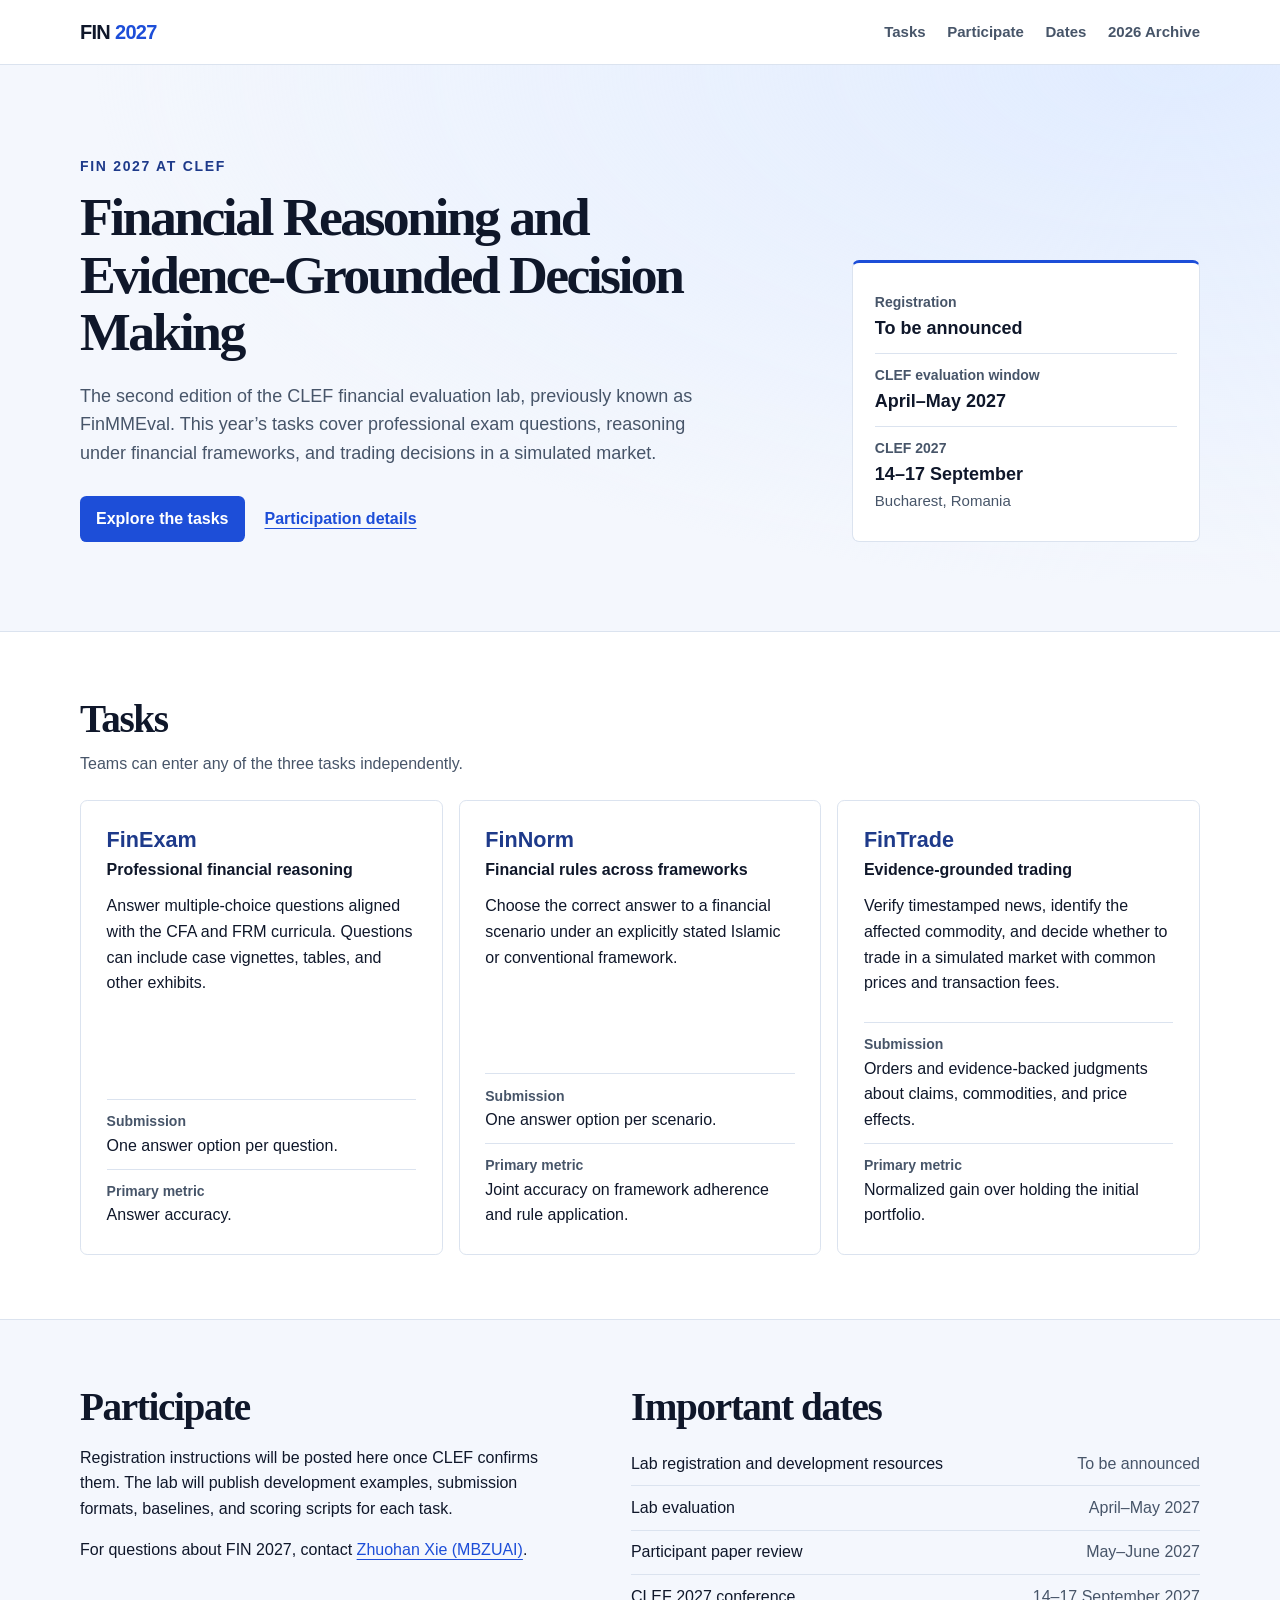
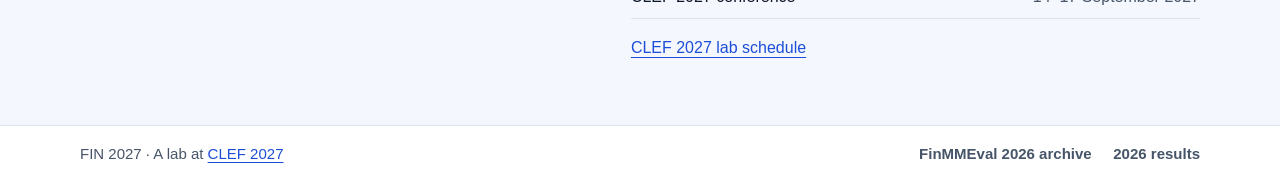
==== docs/2027/index.html @ f0caeb0f "feat: add the FIN 2027 lab website" ====
<!doctype html>
<html lang="en">
<head>
  <meta charset="utf-8">
  <meta name="viewport" content="width=device-width, initial-scale=1">
  <title>FIN 2027 · CLEF Financial Evaluation Lab</title>
  <meta name="description" content="The second edition of the CLEF financial evaluation lab. Explore FinExam, FinNorm, and FinTrade and find participation updates.">
  <link rel="icon" href="../images/favicon.png">
  <link rel="stylesheet" href="site.css">
</head>
<body>
  <a class="skip-link" href="#main">Skip to content</a>
  <header class="site-header" id="top">
    <div class="shell header-inner">
      <a class="wordmark" href="./" aria-current="page">FIN <span>2027</span></a>
      <nav aria-label="Main navigation">
        <a href="#tasks">Tasks</a>
        <a href="#participate">Participate</a>
        <a href="#dates">Dates</a>
        <a href="../">2026 Archive</a>
      </nav>
    </div>
  </header>

  <main id="main">
    <section class="hero" aria-labelledby="page-title">
      <div class="shell hero-grid">
        <div>
          <p class="eyebrow">FIN 2027 at CLEF</p>
          <h1 id="page-title">Financial Reasoning and <span class="compound">Evidence-Grounded</span> Decision Making</h1>
          <p class="lead">The second edition of the CLEF financial evaluation lab, previously known as FinMMEval. This year’s tasks cover professional exam questions, reasoning under financial frameworks, and trading decisions in a simulated market.</p>
          <div class="hero-actions">
            <a class="button" href="#tasks">Explore the tasks</a>
            <a class="text-link" href="#participate">Participation details</a>
          </div>
        </div>

        <dl class="campaign">
          <div>
            <dt>Registration</dt>
            <dd>To be announced</dd>
          </div>
          <div>
            <dt>CLEF evaluation window</dt>
            <dd>April–May 2027</dd>
          </div>
          <div>
            <dt>CLEF 2027</dt>
            <dd>14–17 September</dd>
            <dd class="location">Bucharest, Romania</dd>
          </div>
        </dl>
      </div>
    </section>

    <section class="shell section" id="tasks" aria-labelledby="tasks-heading">
      <h2 id="tasks-heading">Tasks</h2>
      <p class="section-intro">Teams can enter any of the three tasks independently.</p>
      <div class="task-grid">
        <article class="task">
          <h3>FinExam</h3>
          <p class="task-name">Professional financial reasoning</p>
          <p>Answer multiple-choice questions aligned with the CFA and FRM curricula. Questions can include case vignettes, tables, and other exhibits.</p>
          <dl>
            <div><dt>Submission</dt><dd>One answer option per question.</dd></div>
            <div><dt>Primary metric</dt><dd>Answer accuracy.</dd></div>
          </dl>
        </article>

        <article class="task">
          <h3>FinNorm</h3>
          <p class="task-name">Financial rules across frameworks</p>
          <p>Choose the correct answer to a financial scenario under an explicitly stated Islamic or conventional framework.</p>
          <dl>
            <div><dt>Submission</dt><dd>One answer option per scenario.</dd></div>
            <div><dt>Primary metric</dt><dd>Joint accuracy on framework adherence and rule application.</dd></div>
          </dl>
        </article>

        <article class="task">
          <h3>FinTrade</h3>
          <p class="task-name">Evidence-grounded trading</p>
          <p>Verify timestamped news, identify the affected commodity, and decide whether to trade in a simulated market with common prices and transaction fees.</p>
          <dl>
            <div><dt>Submission</dt><dd>Orders and evidence-backed judgments about claims, commodities, and price effects.</dd></div>
            <div><dt>Primary metric</dt><dd>Normalized gain over holding the initial portfolio.</dd></div>
          </dl>
        </article>
      </div>
    </section>

    <div class="details-band">
      <div class="shell details-grid">
        <section class="section" id="participate" aria-labelledby="participate-heading">
          <h2 id="participate-heading">Participate</h2>
          <p>Registration instructions will be posted here once CLEF confirms them. The lab will publish development examples, submission formats, baselines, and scoring scripts for each task.</p>
          <p>For questions about FIN 2027, contact <a href="mailto:zhuohan.xie@mbzuai.ac.ae">Zhuohan Xie (MBZUAI)</a>.</p>
        </section>

        <section class="section" id="dates" aria-labelledby="dates-heading">
          <h2 id="dates-heading">Important dates</h2>
          <dl class="timeline">
            <div><dt>Lab registration and development resources</dt><dd>To be announced</dd></div>
            <div><dt>Lab evaluation</dt><dd>April–May 2027</dd></div>
            <div><dt>Participant paper review</dt><dd>May–June 2027</dd></div>
            <div><dt>CLEF 2027 conference</dt><dd>14–17 September 2027</dd></div>
          </dl>
          <a href="https://clef2027.clef-initiative.eu/calls/labs/">CLEF 2027 lab schedule</a>
        </section>
      </div>
    </div>
  </main>

  <footer>
    <div class="shell footer-inner">
      <p>FIN 2027 · A lab at <a href="https://clef2027.clef-initiative.eu/">CLEF 2027</a></p>
      <nav aria-label="Previous edition">
        <a href="../">FinMMEval 2026 archive</a>
        <a href="../results.html">2026 results</a>
      </nav>
    </div>
  </footer>
</body>
</html>
---- docs/2027/site.css ----
:root {
  color-scheme: light;
  --ink: #0f172a;
  --muted: #475569;
  --blue: #1d4ed8;
  --blue-dark: #1e3a8a;
  --line: #dbe3ef;
  --wash: #f4f7fd;
  --paper: #fff;
  background: var(--paper);
  color: var(--ink);
  font: 100%/1.6 -apple-system, BlinkMacSystemFont, "Segoe UI", sans-serif;
}

* { box-sizing: border-box; }
body { margin: 0; }
h1, h2, h3, p, dl, dd { margin: 0; }
a { color: var(--blue); text-underline-offset: .22em; }
a:hover { color: var(--blue-dark); }
a:focus-visible { outline: 3px solid var(--blue); outline-offset: 4px; }
section[id] { scroll-margin-top: 1rem; }

.shell {
  width: min(100% - 3rem, 70rem);
  margin-inline: auto;
}

.skip-link {
  position: absolute;
  inset: .75rem auto auto .75rem;
  z-index: 1;
  padding: .5rem 1rem;
  background: var(--paper);
  transform: translateY(-150%);
}

.skip-link:focus { transform: translateY(0); }
.site-header { border-bottom: 1px solid var(--line); }
.header-inner, .footer-inner {
  display: flex;
  flex-wrap: wrap;
  justify-content: space-between;
  gap: .75rem 1.75rem;
  align-items: center;
  padding-block: 1rem;
}

.wordmark {
  color: var(--ink);
  font-size: 1.25rem;
  font-weight: 800;
  letter-spacing: -.035em;
  text-decoration: none;
}

.wordmark span { color: var(--blue); }
nav { display: flex; flex-wrap: wrap; gap: .4rem 1.35rem; }
nav a {
  color: var(--muted);
  font-size: .9375rem;
  font-weight: 600;
  text-decoration: none;
}

nav a:hover { color: var(--blue); text-decoration: underline; }
.hero {
  border-bottom: 1px solid var(--line);
  background: radial-gradient(ellipse at 92% 0, #e1ecff, transparent 65%), var(--wash);
}

.hero-grid {
  display: grid;
  grid-template-columns: minmax(0, 2fr) minmax(14rem, 1fr);
  gap: clamp(2rem, 6vw, 5.75rem);
  align-items: end;
  padding-block: clamp(3rem, 7vw, 6rem);
}

.eyebrow {
  color: var(--blue-dark);
  font-size: .875rem;
  font-weight: 800;
  letter-spacing: .12em;
  text-transform: uppercase;
}

h1, h2 {
  font-family: Georgia, "Times New Roman", serif;
  font-weight: 700;
}

h1 {
  margin-top: .75rem;
  font-size: clamp(2.05rem, 4.2vw, 3.65rem);
  line-height: 1.07;
  letter-spacing: -.048em;
  text-wrap: balance;
}

h2 { font-size: clamp(1.75rem, 3.8vw, 2.45rem); line-height: 1.15; letter-spacing: -.035em; }
.lead { margin-top: 1.25rem; max-width: 41rem; color: var(--muted); font-size: 1.125rem; }
.hero-actions { display: flex; flex-wrap: wrap; gap: .75rem 1.25rem; align-items: center; margin-top: 1.75rem; }
.button, .text-link { font-weight: 700; }
.button {
  border-radius: .4rem;
  background: var(--blue);
  color: var(--paper);
  padding: .625rem 1rem;
  text-decoration: none;
}

.button:hover { background: var(--blue-dark); color: var(--paper); }
.campaign {
  padding: 1.1rem 1.35rem;
  border: 1px solid var(--line);
  border-top: 3px solid var(--blue);
  border-radius: .45rem;
  background: var(--paper);
}

.campaign div { padding-block: .65rem; }
.campaign div + div { border-top: 1px solid var(--line); }
.campaign dt, .task dt { color: var(--muted); font-size: .875rem; font-weight: 650; }
.campaign dd { font-size: 1.125rem; font-weight: 750; }
.campaign .location { color: var(--muted); font-size: .9375rem; font-weight: 500; }

.section { padding-block: clamp(2.25rem, 5vw, 4.25rem); }
.section-intro { margin-top: .6rem; color: var(--muted); }
.task-grid {
  display: grid;
  grid-template-columns: repeat(3, minmax(0, 1fr));
  gap: 1rem;
  margin-top: 1.5rem;
}

.task {
  display: flex;
  flex-direction: column;
  padding: clamp(1.15rem, 2.5vw, 1.6rem);
  border: 1px solid var(--line);
  border-radius: .45rem;
}

.task h3 { color: var(--blue-dark); font-size: 1.35rem; line-height: 1.2; }
.task p { margin-top: .65rem; }
.task p.task-name { margin-top: .28rem; font-weight: 700; }
.task dl { margin-top: auto; padding-top: 1rem; }
.task dl div { padding-top: .65rem; margin-top: .65rem; border-top: 1px solid var(--line); }

.details-band { background: var(--wash); border-block: 1px solid var(--line); }
.details-grid { display: grid; grid-template-columns: minmax(0, 1fr) minmax(0, 1.15fr); gap: 3.5rem; }
.details-grid section > p { margin-top: 1rem; }
.timeline { margin-block: .85rem 1rem; }
.timeline div {
  display: grid;
  grid-template-columns: minmax(0, 1fr) minmax(8rem, auto);
  gap: .75rem;
  padding-block: .55rem;
  border-bottom: 1px solid var(--line);
}

.timeline dd { color: var(--muted); text-align: right; }
.footer-inner p { color: var(--muted); font-size: .9375rem; }

@media (min-width: 66rem), (min-width: 22rem) and (max-width: 46rem) {
  .compound { white-space: nowrap; }
}

@media (max-width: 58rem) {
  .task-grid { grid-template-columns: 1fr; }
}

@media (max-width: 46rem) {
  .hero-grid, .details-grid { grid-template-columns: 1fr; }
  .campaign { max-width: 26rem; }
  .details-grid { gap: 0; }
  .details-grid section + section { padding-top: 0; }
}

@media (max-width: 29rem) {
  .shell { width: calc(100% - 2rem); }
  .timeline div { grid-template-columns: 1fr; gap: .1rem; }
  .timeline dd { text-align: left; }
}
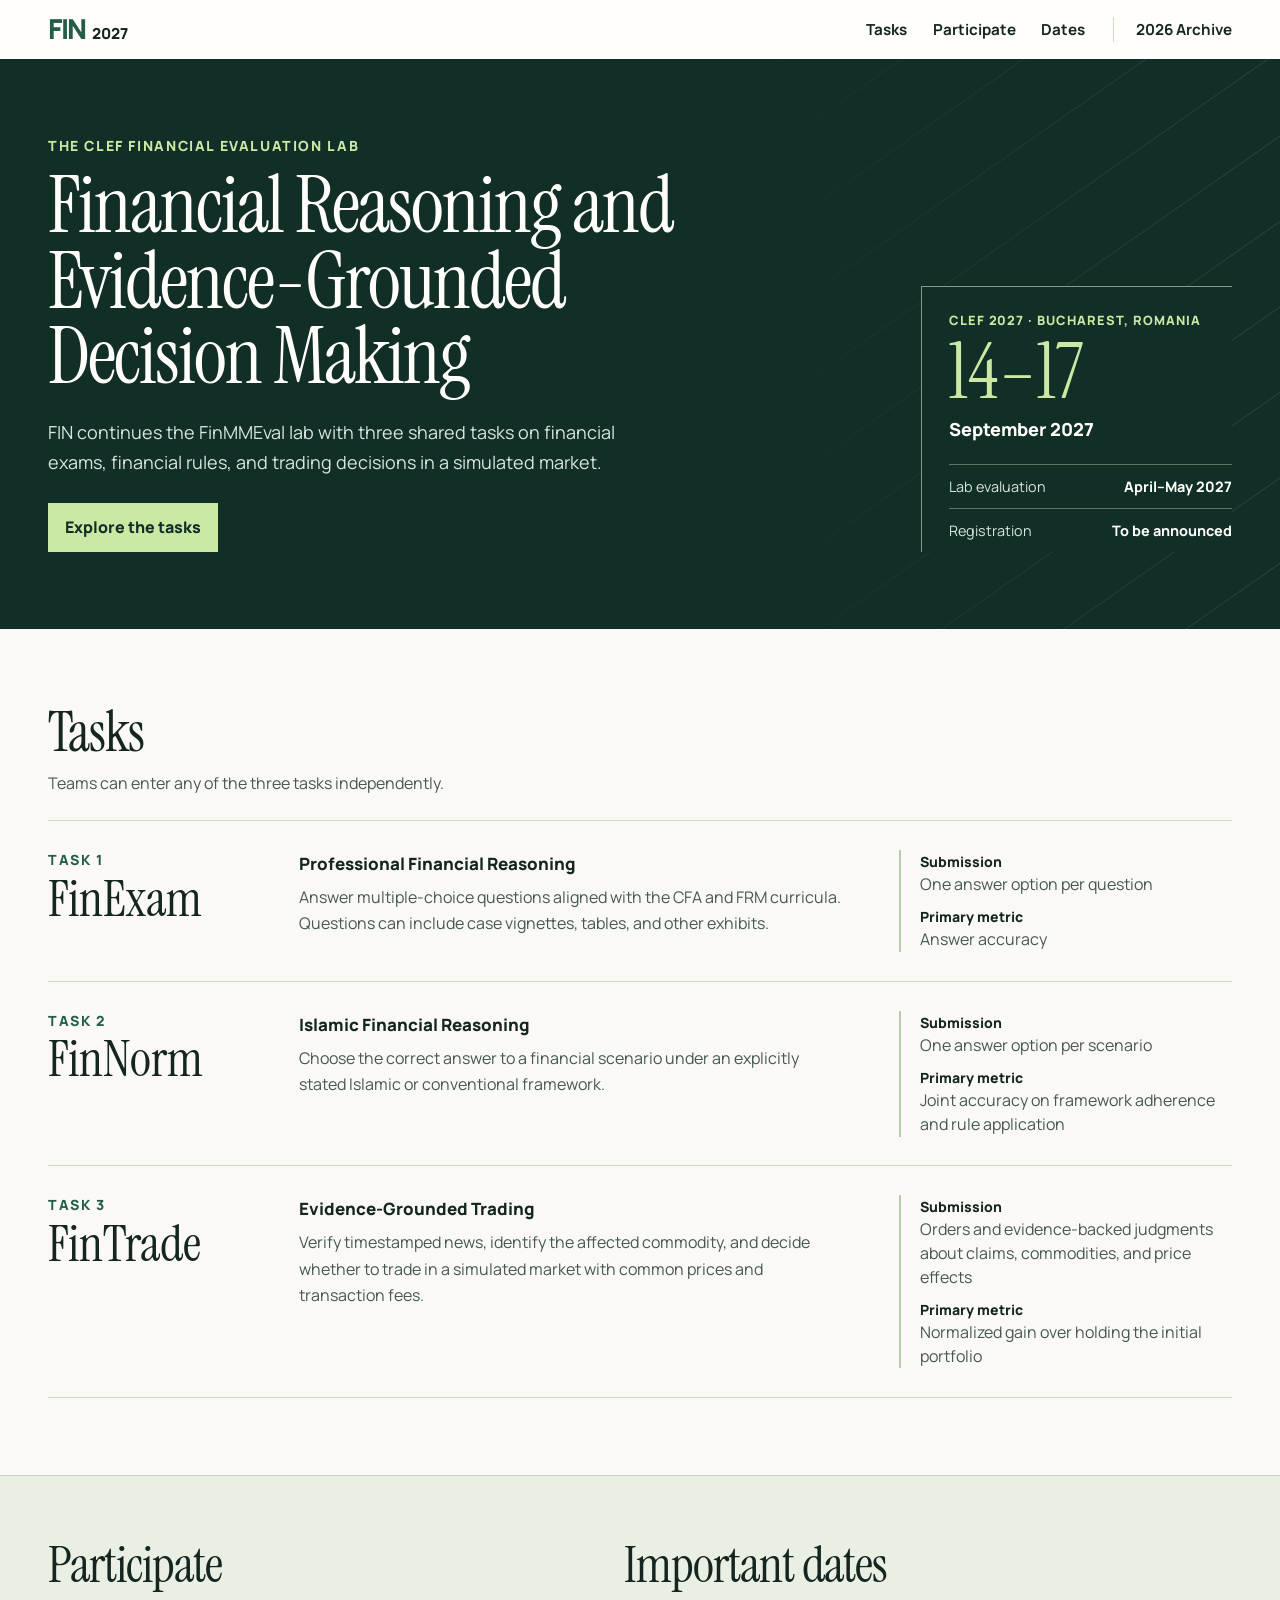
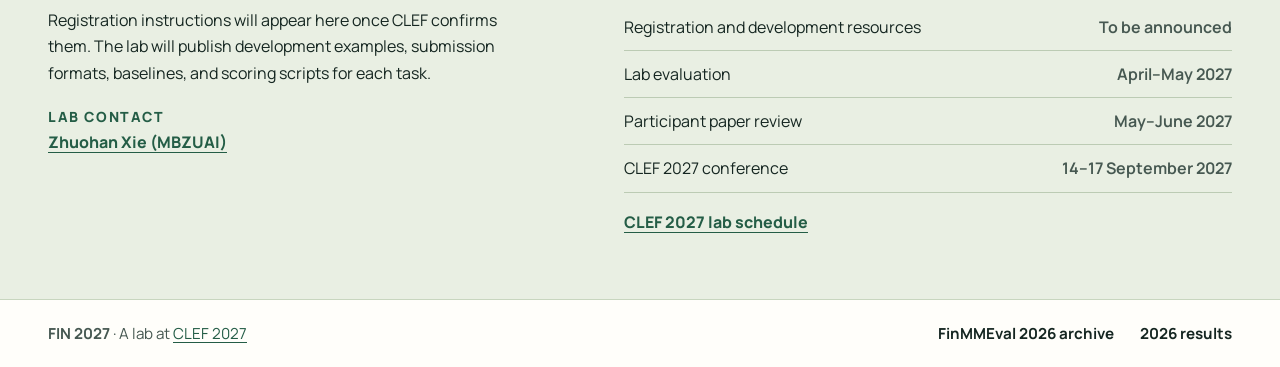
==== commit 9dc47bfe: "style: redesign the FIN 2027 lab website" ====
--- a/docs/2027/index.html
+++ b/docs/2027/index.html
@@ -4,103 +4,114 @@
   <meta charset="utf-8">
   <meta name="viewport" content="width=device-width, initial-scale=1">
   <title>FIN 2027 · CLEF Financial Evaluation Lab</title>
-  <meta name="description" content="The second edition of the CLEF financial evaluation lab. Explore FinExam, FinNorm, and FinTrade and find participation updates.">
+  <meta name="description" content="FIN 2027 is the second edition of the CLEF financial evaluation lab. Find tasks, participation details, and the evaluation schedule.">
   <link rel="icon" href="../images/favicon.png">
+  <link rel="preconnect" href="https://fonts.googleapis.com">
+  <link rel="preconnect" href="https://fonts.gstatic.com" crossorigin>
+  <link href="https://fonts.googleapis.com/css2?family=Instrument+Serif&family=Manrope:wght@400..800&display=swap" rel="stylesheet">
   <link rel="stylesheet" href="site.css">
 </head>
 <body>
   <a class="skip-link" href="#main">Skip to content</a>
-  <header class="site-header" id="top">
-    <div class="shell header-inner">
-      <a class="wordmark" href="./" aria-current="page">FIN <span>2027</span></a>
+
+  <header class="masthead">
+    <div class="shell masthead-inner">
+      <a class="wordmark" href="./" aria-current="page"><span>FIN</span> 2027</a>
       <nav aria-label="Main navigation">
         <a href="#tasks">Tasks</a>
         <a href="#participate">Participate</a>
         <a href="#dates">Dates</a>
-        <a href="../">2026 Archive</a>
+        <a class="archive-link" href="../">2026 Archive</a>
       </nav>
     </div>
   </header>
 
   <main id="main">
     <section class="hero" aria-labelledby="page-title">
-      <div class="shell hero-grid">
-        <div>
-          <p class="eyebrow">FIN 2027 at CLEF</p>
-          <h1 id="page-title">Financial Reasoning and <span class="compound">Evidence-Grounded</span> Decision Making</h1>
-          <p class="lead">The second edition of the CLEF financial evaluation lab, previously known as FinMMEval. This year’s tasks cover professional exam questions, reasoning under financial frameworks, and trading decisions in a simulated market.</p>
-          <div class="hero-actions">
-            <a class="button" href="#tasks">Explore the tasks</a>
-            <a class="text-link" href="#participate">Participation details</a>
-          </div>
+      <div class="shell hero-inner">
+        <div class="hero-copy">
+          <p class="eyebrow">The CLEF financial evaluation lab</p>
+          <h1 id="page-title">Financial Reasoning and <span>Evidence-Grounded</span> Decision Making</h1>
+          <p class="hero-intro">FIN continues the FinMMEval lab with three shared tasks on financial exams, financial rules, and trading decisions in a simulated market.</p>
+          <a class="button" href="#tasks">Explore the tasks</a>
         </div>
 
-        <dl class="campaign">
-          <div>
-            <dt>Registration</dt>
-            <dd>To be announced</dd>
-          </div>
-          <div>
-            <dt>CLEF evaluation window</dt>
-            <dd>April–May 2027</dd>
-          </div>
-          <div>
-            <dt>CLEF 2027</dt>
-            <dd>14–17 September</dd>
-            <dd class="location">Bucharest, Romania</dd>
-          </div>
-        </dl>
+        <aside class="event" aria-label="CLEF 2027 conference and campaign dates">
+          <p class="eyebrow">CLEF 2027 · Bucharest, Romania</p>
+          <p class="event-day">14–17</p>
+          <p class="event-month">September 2027</p>
+          <dl class="event-status">
+            <div><dt>Lab evaluation</dt><dd>April–May 2027</dd></div>
+            <div><dt>Registration</dt><dd>To be announced</dd></div>
+          </dl>
+        </aside>
       </div>
     </section>
 
     <section class="shell section" id="tasks" aria-labelledby="tasks-heading">
-      <h2 id="tasks-heading">Tasks</h2>
-      <p class="section-intro">Teams can enter any of the three tasks independently.</p>
-      <div class="task-grid">
-        <article class="task">
+      <div class="section-heading">
+        <h2 id="tasks-heading">Tasks</h2>
+        <p>Teams can enter any of the three tasks independently.</p>
+      </div>
+
+      <article class="task" id="finexam">
+        <div class="task-label">
+          <p class="eyebrow">Task 1</p>
           <h3>FinExam</h3>
-          <p class="task-name">Professional financial reasoning</p>
+        </div>
+        <div class="task-description">
+          <p class="task-name">Professional Financial Reasoning</p>
           <p>Answer multiple-choice questions aligned with the CFA and FRM curricula. Questions can include case vignettes, tables, and other exhibits.</p>
-          <dl>
-            <div><dt>Submission</dt><dd>One answer option per question.</dd></div>
-            <div><dt>Primary metric</dt><dd>Answer accuracy.</dd></div>
-          </dl>
-        </article>
+        </div>
+        <dl class="task-details">
+          <div><dt>Submission</dt><dd>One answer option per question</dd></div>
+          <div><dt>Primary metric</dt><dd>Answer accuracy</dd></div>
+        </dl>
+      </article>
 
-        <article class="task">
+      <article class="task" id="finnorm">
+        <div class="task-label">
+          <p class="eyebrow">Task 2</p>
           <h3>FinNorm</h3>
-          <p class="task-name">Financial rules across frameworks</p>
+        </div>
+        <div class="task-description">
+          <p class="task-name">Islamic Financial Reasoning</p>
           <p>Choose the correct answer to a financial scenario under an explicitly stated Islamic or conventional framework.</p>
-          <dl>
-            <div><dt>Submission</dt><dd>One answer option per scenario.</dd></div>
-            <div><dt>Primary metric</dt><dd>Joint accuracy on framework adherence and rule application.</dd></div>
-          </dl>
-        </article>
+        </div>
+        <dl class="task-details">
+          <div><dt>Submission</dt><dd>One answer option per scenario</dd></div>
+          <div><dt>Primary metric</dt><dd>Joint accuracy on framework adherence and rule application</dd></div>
+        </dl>
+      </article>
 
-        <article class="task">
+      <article class="task" id="fintrade">
+        <div class="task-label">
+          <p class="eyebrow">Task 3</p>
           <h3>FinTrade</h3>
-          <p class="task-name">Evidence-grounded trading</p>
+        </div>
+        <div class="task-description">
+          <p class="task-name">Evidence-Grounded Trading</p>
           <p>Verify timestamped news, identify the affected commodity, and decide whether to trade in a simulated market with common prices and transaction fees.</p>
-          <dl>
-            <div><dt>Submission</dt><dd>Orders and evidence-backed judgments about claims, commodities, and price effects.</dd></div>
-            <div><dt>Primary metric</dt><dd>Normalized gain over holding the initial portfolio.</dd></div>
-          </dl>
-        </article>
-      </div>
+        </div>
+        <dl class="task-details">
+          <div><dt>Submission</dt><dd>Orders and evidence-backed judgments about claims, commodities, and price effects</dd></div>
+          <div><dt>Primary metric</dt><dd>Normalized gain over holding the initial portfolio</dd></div>
+        </dl>
+      </article>
     </section>
 
     <div class="details-band">
-      <div class="shell details-grid">
-        <section class="section" id="participate" aria-labelledby="participate-heading">
+      <div class="shell details-inner">
+        <section id="participate" aria-labelledby="participate-heading">
           <h2 id="participate-heading">Participate</h2>
-          <p>Registration instructions will be posted here once CLEF confirms them. The lab will publish development examples, submission formats, baselines, and scoring scripts for each task.</p>
-          <p>For questions about FIN 2027, contact <a href="mailto:zhuohan.xie@mbzuai.ac.ae">Zhuohan Xie (MBZUAI)</a>.</p>
+          <p>Registration instructions will appear here once CLEF confirms them. The lab will publish development examples, submission formats, baselines, and scoring scripts for each task.</p>
+          <p class="contact"><span class="eyebrow">Lab contact</span><br><a href="mailto:zhuohan.xie@mbzuai.ac.ae">Zhuohan Xie (MBZUAI)</a></p>
         </section>
 
-        <section class="section" id="dates" aria-labelledby="dates-heading">
+        <section id="dates" aria-labelledby="dates-heading">
           <h2 id="dates-heading">Important dates</h2>
           <dl class="timeline">
-            <div><dt>Lab registration and development resources</dt><dd>To be announced</dd></div>
+            <div><dt>Registration and development resources</dt><dd>To be announced</dd></div>
             <div><dt>Lab evaluation</dt><dd>April–May 2027</dd></div>
             <div><dt>Participant paper review</dt><dd>May–June 2027</dd></div>
             <div><dt>CLEF 2027 conference</dt><dd>14–17 September 2027</dd></div>
@@ -111,9 +122,9 @@
     </div>
   </main>
 
-  <footer>
+  <footer class="site-footer">
     <div class="shell footer-inner">
-      <p>FIN 2027 · A lab at <a href="https://clef2027.clef-initiative.eu/">CLEF 2027</a></p>
+      <p><strong>FIN 2027</strong> · A lab at <a href="https://clef2027.clef-initiative.eu/">CLEF 2027</a></p>
       <nav aria-label="Previous edition">
         <a href="../">FinMMEval 2026 archive</a>
         <a href="../results.html">2026 results</a>
--- a/docs/2027/site.css
+++ b/docs/2027/site.css
@@ -1,184 +1,285 @@
 :root {
   color-scheme: light;
-  --ink: #0f172a;
-  --muted: #475569;
-  --blue: #1d4ed8;
-  --blue-dark: #1e3a8a;
-  --line: #dbe3ef;
-  --wash: #f4f7fd;
-  --paper: #fff;
+  --paper: #faf9f5;
+  --white: #fffefa;
+  --ink: #152621;
+  --muted: #465851;
+  --green: #245d46;
+  --deep: #112f27;
+  --lime: #cce8a5;
+  --line: #d2d8cf;
+  --serif: "Instrument Serif", Georgia, serif;
+  --sans: "Manrope", "Segoe UI", system-ui, sans-serif;
   background: var(--paper);
   color: var(--ink);
-  font: 100%/1.6 -apple-system, BlinkMacSystemFont, "Segoe UI", sans-serif;
+  font: 100%/1.65 var(--sans);
 }
 
 * { box-sizing: border-box; }
 body { margin: 0; }
 h1, h2, h3, p, dl, dd { margin: 0; }
-a { color: var(--blue); text-underline-offset: .22em; }
-a:hover { color: var(--blue-dark); }
-a:focus-visible { outline: 3px solid var(--blue); outline-offset: 4px; }
-section[id] { scroll-margin-top: 1rem; }
+a { color: var(--green); text-underline-offset: .22em; }
+a:hover { color: var(--ink); }
+a:focus-visible { outline: 2px solid currentColor; outline-offset: 5px; }
+section[id], article[id] { scroll-margin-top: 1.2rem; }
 
 .shell {
-  width: min(100% - 3rem, 70rem);
+  width: min(100% - 4rem, 74rem);
   margin-inline: auto;
 }
 
 .skip-link {
   position: absolute;
+  z-index: 2;
   inset: .75rem auto auto .75rem;
-  z-index: 1;
-  padding: .5rem 1rem;
-  background: var(--paper);
-  transform: translateY(-150%);
+  padding: .65rem 1rem;
+  background: var(--white);
+  transform: translateY(-160%);
 }
 
 .skip-link:focus { transform: translateY(0); }
-.site-header { border-bottom: 1px solid var(--line); }
-.header-inner, .footer-inner {
+.masthead, .site-footer { background: var(--white); }
+.masthead-inner, .footer-inner {
   display: flex;
+  align-items: center;
+  justify-content: space-between;
   flex-wrap: wrap;
-  justify-content: space-between;
-  gap: .75rem 1.75rem;
-  align-items: center;
-  padding-block: 1rem;
+  gap: .65rem 2rem;
+  padding-block: .85rem;
 }
 
 .wordmark {
-  color: var(--ink);
-  font-size: 1.25rem;
+  display: inline-flex;
+  align-items: baseline;
+  gap: .45rem;
+  color: var(--ink);
+  font-size: .95rem;
   font-weight: 800;
-  letter-spacing: -.035em;
   text-decoration: none;
 }
 
-.wordmark span { color: var(--blue); }
-nav { display: flex; flex-wrap: wrap; gap: .4rem 1.35rem; }
+.wordmark span {
+  color: var(--green);
+  font-size: 1.72rem;
+  line-height: 1.1;
+  letter-spacing: -.075em;
+}
+
+nav { display: flex; flex-wrap: wrap; gap: .55rem 1.6rem; }
 nav a {
-  color: var(--muted);
-  font-size: .9375rem;
-  font-weight: 600;
+  color: var(--ink);
+  font-size: .95rem;
+  font-weight: 700;
   text-decoration: none;
 }
 
-nav a:hover { color: var(--blue); text-decoration: underline; }
+nav a:hover { text-decoration: underline; }
+.archive-link { margin-left: .1rem; padding-left: 1.4rem; border-left: 1px solid var(--line); }
+
 .hero {
-  border-bottom: 1px solid var(--line);
-  background: radial-gradient(ellipse at 92% 0, #e1ecff, transparent 65%), var(--wash);
-}
-
-.hero-grid {
-  display: grid;
-  grid-template-columns: minmax(0, 2fr) minmax(14rem, 1fr);
-  gap: clamp(2rem, 6vw, 5.75rem);
+  position: relative;
+  overflow: hidden;
+  background: var(--deep);
+  color: var(--white);
+}
+
+.hero::before {
+  position: absolute;
+  inset: 0 0 0 56%;
+  background: repeating-linear-gradient(145deg, transparent 0 35px, #eefadd 36px, transparent 37px 70px);
+  opacity: .105;
+  mask-image: linear-gradient(to left, #000, transparent);
+  content: "";
+  pointer-events: none;
+}
+
+.hero-inner {
+  position: relative;
+  display: grid;
+  grid-template-columns: minmax(0, 1fr) minmax(14rem, .39fr);
+  gap: clamp(2rem, 6vw, 6rem);
   align-items: end;
-  padding-block: clamp(3rem, 7vw, 6rem);
+  padding-block: clamp(3rem, 6vw, 5.85rem);
 }
 
 .eyebrow {
-  color: var(--blue-dark);
   font-size: .875rem;
+  line-height: 1.45;
   font-weight: 800;
-  letter-spacing: .12em;
+  letter-spacing: .115em;
   text-transform: uppercase;
 }
 
-h1, h2 {
-  font-family: Georgia, "Times New Roman", serif;
-  font-weight: 700;
+.hero .eyebrow { color: var(--lime); }
+
+h1, h2, h3, .event-day {
+  font-family: var(--serif);
+  font-weight: 400;
 }
 
 h1 {
   margin-top: .75rem;
-  font-size: clamp(2.05rem, 4.2vw, 3.65rem);
-  line-height: 1.07;
-  letter-spacing: -.048em;
+  font-size: clamp(3.25rem, 6.25vw, 5.75rem);
+  line-height: .94;
+  letter-spacing: -.025em;
   text-wrap: balance;
 }
 
-h2 { font-size: clamp(1.75rem, 3.8vw, 2.45rem); line-height: 1.15; letter-spacing: -.035em; }
-.lead { margin-top: 1.25rem; max-width: 41rem; color: var(--muted); font-size: 1.125rem; }
-.hero-actions { display: flex; flex-wrap: wrap; gap: .75rem 1.25rem; align-items: center; margin-top: 1.75rem; }
-.button, .text-link { font-weight: 700; }
+h1 span { display: inline-block; max-width: 100%; }
+
+.hero-intro {
+  max-width: 38rem;
+  margin-top: 1.5rem;
+  color: #d7e6dc;
+  font-size: clamp(1rem, 1.5vw, 1.125rem);
+}
+
 .button {
-  border-radius: .4rem;
-  background: var(--blue);
-  color: var(--paper);
-  padding: .625rem 1rem;
+  display: inline-block;
+  margin-top: 1.6rem;
+  padding: .72rem 1.05rem;
+  background: var(--lime);
+  color: var(--deep);
+  font-weight: 800;
   text-decoration: none;
 }
 
-.button:hover { background: var(--blue-dark); color: var(--paper); }
-.campaign {
-  padding: 1.1rem 1.35rem;
-  border: 1px solid var(--line);
-  border-top: 3px solid var(--blue);
-  border-radius: .45rem;
-  background: var(--paper);
-}
-
-.campaign div { padding-block: .65rem; }
-.campaign div + div { border-top: 1px solid var(--line); }
-.campaign dt, .task dt { color: var(--muted); font-size: .875rem; font-weight: 650; }
-.campaign dd { font-size: 1.125rem; font-weight: 750; }
-.campaign .location { color: var(--muted); font-size: .9375rem; font-weight: 500; }
-
-.section { padding-block: clamp(2.25rem, 5vw, 4.25rem); }
-.section-intro { margin-top: .6rem; color: var(--muted); }
-.task-grid {
-  display: grid;
-  grid-template-columns: repeat(3, minmax(0, 1fr));
-  gap: 1rem;
-  margin-top: 1.5rem;
+.button:hover { background: #e3facb; }
+.button:focus-visible { outline-color: var(--white); }
+
+.event {
+  padding: 1.5rem 0 0 1.65rem;
+  border-top: 1px solid #7d9d8e;
+  border-left: 1px solid #7d9d8e;
+  background: var(--deep);
+}
+
+.event .eyebrow { font-size: .8rem; letter-spacing: .075em; }
+.event-day {
+  margin-top: .4rem;
+  color: var(--lime);
+  font-size: clamp(3.5rem, 6vw, 5.25rem);
+  line-height: .98;
+}
+
+.event-month { margin-top: .25rem; font-size: 1.125rem; font-weight: 800; }
+.event-status { margin-top: 1.25rem; }
+
+.event-status div {
+  display: flex;
+  justify-content: space-between;
+  flex-wrap: wrap;
+  gap: .2rem .65rem;
+  padding-block: .6rem;
+  border-top: 1px solid #567968;
+  font-size: .9rem;
+}
+
+.event-status dt { color: #d7e6dc; }
+.event-status dd { font-weight: 750; }
+
+.section { padding-block: clamp(2.6rem, 6vw, 5rem); }
+.section-heading { margin-bottom: 1.45rem; }
+.section-heading p { margin-top: .65rem; color: var(--muted); }
+
+h2 {
+  color: var(--ink);
+  font-size: clamp(2.65rem, 4.3vw, 4.25rem);
+  line-height: .98;
+  letter-spacing: -.02em;
 }
 
 .task {
-  display: flex;
-  flex-direction: column;
-  padding: clamp(1.15rem, 2.5vw, 1.6rem);
-  border: 1px solid var(--line);
-  border-radius: .45rem;
-}
-
-.task h3 { color: var(--blue-dark); font-size: 1.35rem; line-height: 1.2; }
-.task p { margin-top: .65rem; }
-.task p.task-name { margin-top: .28rem; font-weight: 700; }
-.task dl { margin-top: auto; padding-top: 1rem; }
-.task dl div { padding-top: .65rem; margin-top: .65rem; border-top: 1px solid var(--line); }
-
-.details-band { background: var(--wash); border-block: 1px solid var(--line); }
-.details-grid { display: grid; grid-template-columns: minmax(0, 1fr) minmax(0, 1.15fr); gap: 3.5rem; }
-.details-grid section > p { margin-top: 1rem; }
+  display: grid;
+  grid-template-columns: minmax(8.25rem, .6fr) minmax(0, 1.65fr) minmax(0, 1fr);
+  gap: .7rem clamp(1.35rem, 4vw, 3.75rem);
+  padding-block: 1.8rem;
+  border-top: 1px solid var(--line);
+}
+
+.task:last-child { border-bottom: 1px solid var(--line); }
+.task-label .eyebrow, .contact .eyebrow { color: var(--green); }
+
+.task h3 {
+  margin-top: .1rem;
+  font-size: clamp(2.3rem, 4vw, 3.4rem);
+  line-height: 1.05;
+}
+
+.task-name { margin-bottom: .4rem; font-weight: 800; font-size: 1.06rem; }
+.task-description p + p, .task-details dd { color: var(--muted); }
+
+.task-details {
+  padding-left: 1.2rem;
+  border-left: 2px solid #b6caac;
+}
+
+.task-details div + div { margin-top: .55rem; }
+.task-details dt { font-size: .875rem; font-weight: 800; }
+.task-details dd { line-height: 1.48; }
+
+.details-band {
+  border-top: 1px solid #c8d6bf;
+  border-bottom: 1px solid #c8d6bf;
+  background: #e9efe3;
+}
+
+.details-inner {
+  display: grid;
+  grid-template-columns: minmax(0, 1fr) minmax(0, 1.25fr);
+  gap: clamp(2.2rem, 7vw, 7rem);
+  padding-block: clamp(2.5rem, 5vw, 4.6rem);
+}
+
+.details-inner h2 { font-size: clamp(2.5rem, 4vw, 3.5rem); }
+.details-inner section > p { margin-top: 1.05rem; }
+.contact a, .details-inner section > a { font-weight: 750; }
 .timeline { margin-block: .85rem 1rem; }
+
 .timeline div {
   display: grid;
-  grid-template-columns: minmax(0, 1fr) minmax(8rem, auto);
-  gap: .75rem;
-  padding-block: .55rem;
-  border-bottom: 1px solid var(--line);
-}
-
-.timeline dd { color: var(--muted); text-align: right; }
-.footer-inner p { color: var(--muted); font-size: .9375rem; }
-
-@media (min-width: 66rem), (min-width: 22rem) and (max-width: 46rem) {
-  .compound { white-space: nowrap; }
-}
-
-@media (max-width: 58rem) {
-  .task-grid { grid-template-columns: 1fr; }
-}
-
-@media (max-width: 46rem) {
-  .hero-grid, .details-grid { grid-template-columns: 1fr; }
-  .campaign { max-width: 26rem; }
-  .details-grid { gap: 0; }
-  .details-grid section + section { padding-top: 0; }
-}
-
-@media (max-width: 29rem) {
+  grid-template-columns: minmax(0, 1fr) auto;
+  gap: .7rem;
+  padding-block: .62rem;
+  border-bottom: 1px solid #bccbb4;
+}
+
+.timeline dd { color: var(--muted); text-align: right; font-weight: 650; }
+.footer-inner { padding-block: 1.3rem; }
+.footer-inner p { color: var(--muted); font-size: .95rem; }
+
+@media (max-width: 59rem) {
+  .task { grid-template-columns: minmax(8rem, .55fr) minmax(0, 1.8fr); }
+  .task-details {
+    grid-column: 2;
+    display: grid;
+    grid-template-columns: repeat(2, minmax(0, 1fr));
+    gap: .6rem 1.4rem;
+    padding: .65rem 0 0;
+    border: 0;
+    border-top: 1px solid var(--line);
+  }
+  .task-details div + div { margin-top: 0; }
+}
+
+@media (max-width: 45rem) {
+  .shell { width: calc(100% - 2.4rem); }
+  .hero-inner, .details-inner { grid-template-columns: 1fr; }
+  .hero::before { inset-inline-start: 25%; }
+  .event { max-width: 28rem; }
+  .archive-link { margin-left: 0; padding-left: 0; border-left: 0; }
+}
+
+@media (max-width: 34rem) {
   .shell { width: calc(100% - 2rem); }
-  .timeline div { grid-template-columns: 1fr; gap: .1rem; }
+  nav { gap: .4rem 1.05rem; }
+  h1 { font-size: clamp(2.85rem, 11.3vw, 4rem); }
+  .task { grid-template-columns: 1fr; }
+  .task-details { grid-column: auto; }
+  .timeline div { grid-template-columns: 1fr; gap: .05rem; }
   .timeline dd { text-align: left; }
 }
+
+@media (max-width: 23rem) {
+  .task-details { grid-template-columns: 1fr; }
+}
